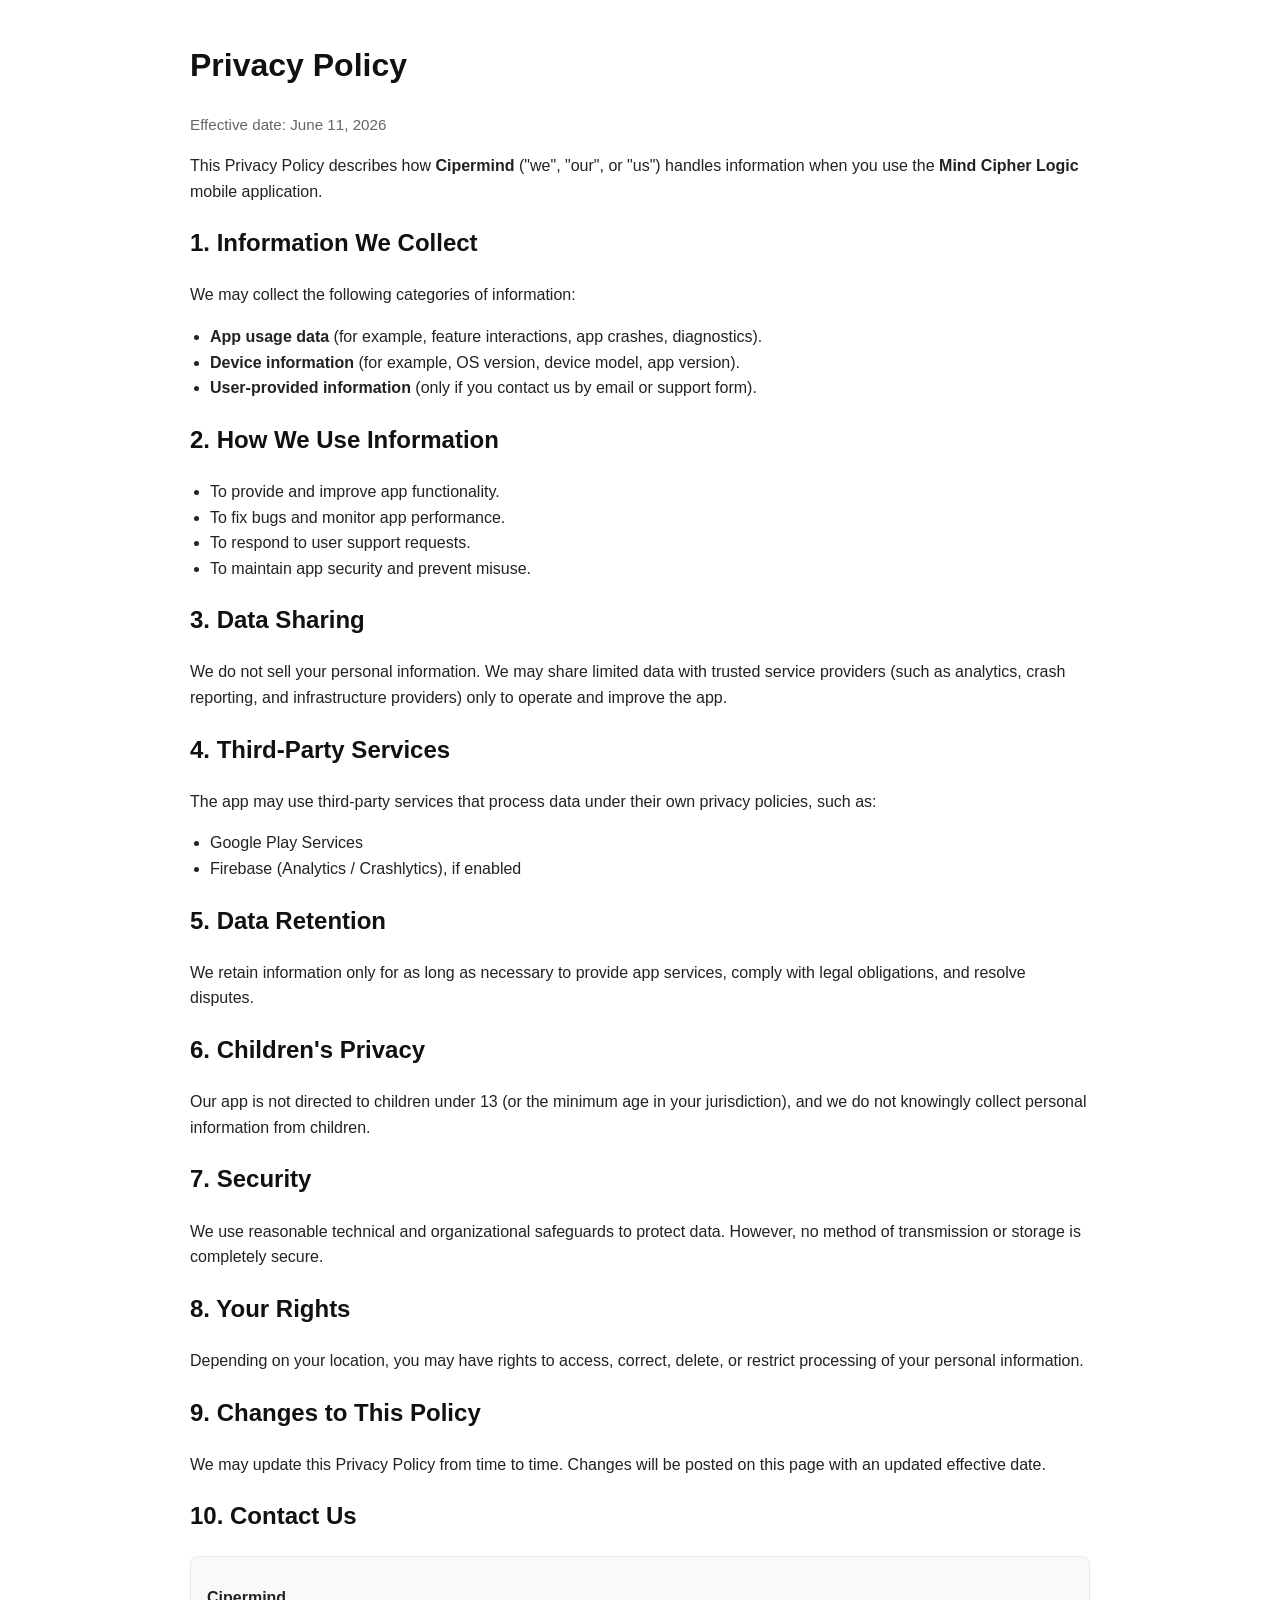
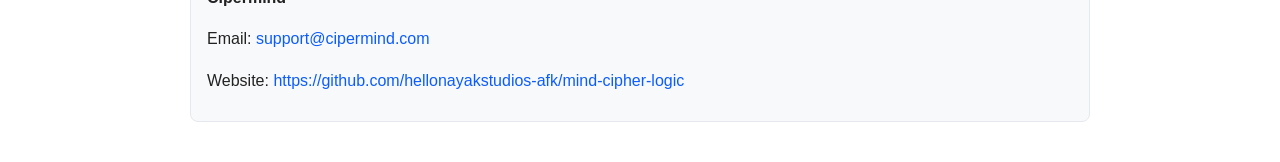
==== docs/privacy-policy.html @ 85ad7834 "Set up GitHub Pages for public privacy policy URL. Add a Pages deployment workflow and publish docs/" ====
<!doctype html>
<html lang="en">
<head>
  <meta charset="UTF-8" />
  <meta name="viewport" content="width=device-width, initial-scale=1.0" />
  <title>Privacy Policy - Mind Cipher Logic</title>
  <style>
    body {
      font-family: Arial, sans-serif;
      line-height: 1.6;
      max-width: 900px;
      margin: 40px auto;
      padding: 0 16px;
      color: #222;
    }
    h1, h2 { color: #111; }
    .muted { color: #666; font-size: 0.95rem; }
    ul { padding-left: 20px; }
    .card {
      background: #f8f9fb;
      border: 1px solid #e6e8ef;
      border-radius: 8px;
      padding: 12px 16px;
    }
    a { color: #0b5cff; text-decoration: none; }
    a:hover { text-decoration: underline; }
  </style>
</head>
<body>
  <h1>Privacy Policy</h1>
  <p class="muted">Effective date: June 11, 2026</p>

  <p>
    This Privacy Policy describes how <strong>Cipermind</strong> ("we", "our", or "us")
    handles information when you use the <strong>Mind Cipher Logic</strong> mobile application.
  </p>

  <h2>1. Information We Collect</h2>
  <p>We may collect the following categories of information:</p>
  <ul>
    <li><strong>App usage data</strong> (for example, feature interactions, app crashes, diagnostics).</li>
    <li><strong>Device information</strong> (for example, OS version, device model, app version).</li>
    <li><strong>User-provided information</strong> (only if you contact us by email or support form).</li>
  </ul>

  <h2>2. How We Use Information</h2>
  <ul>
    <li>To provide and improve app functionality.</li>
    <li>To fix bugs and monitor app performance.</li>
    <li>To respond to user support requests.</li>
    <li>To maintain app security and prevent misuse.</li>
  </ul>

  <h2>3. Data Sharing</h2>
  <p>
    We do not sell your personal information. We may share limited data with trusted service providers
    (such as analytics, crash reporting, and infrastructure providers) only to operate and improve the app.
  </p>

  <h2>4. Third-Party Services</h2>
  <p>The app may use third-party services that process data under their own privacy policies, such as:</p>
  <ul>
    <li>Google Play Services</li>
    <li>Firebase (Analytics / Crashlytics), if enabled</li>
  </ul>

  <h2>5. Data Retention</h2>
  <p>
    We retain information only for as long as necessary to provide app services,
    comply with legal obligations, and resolve disputes.
  </p>

  <h2>6. Children's Privacy</h2>
  <p>
    Our app is not directed to children under 13 (or the minimum age in your jurisdiction),
    and we do not knowingly collect personal information from children.
  </p>

  <h2>7. Security</h2>
  <p>
    We use reasonable technical and organizational safeguards to protect data.
    However, no method of transmission or storage is completely secure.
  </p>

  <h2>8. Your Rights</h2>
  <p>
    Depending on your location, you may have rights to access, correct, delete,
    or restrict processing of your personal information.
  </p>

  <h2>9. Changes to This Policy</h2>
  <p>
    We may update this Privacy Policy from time to time. Changes will be posted on this page
    with an updated effective date.
  </p>

  <h2>10. Contact Us</h2>
  <div class="card">
    <p><strong>Cipermind</strong></p>
    <p>Email: <a href="mailto:support@cipermind.com">support@cipermind.com</a></p>
    <p>Website: <a href="https://github.com/hellonayakstudios-afk/mind-cipher-logic">https://github.com/hellonayakstudios-afk/mind-cipher-logic</a></p>
  </div>
</body>
</html>
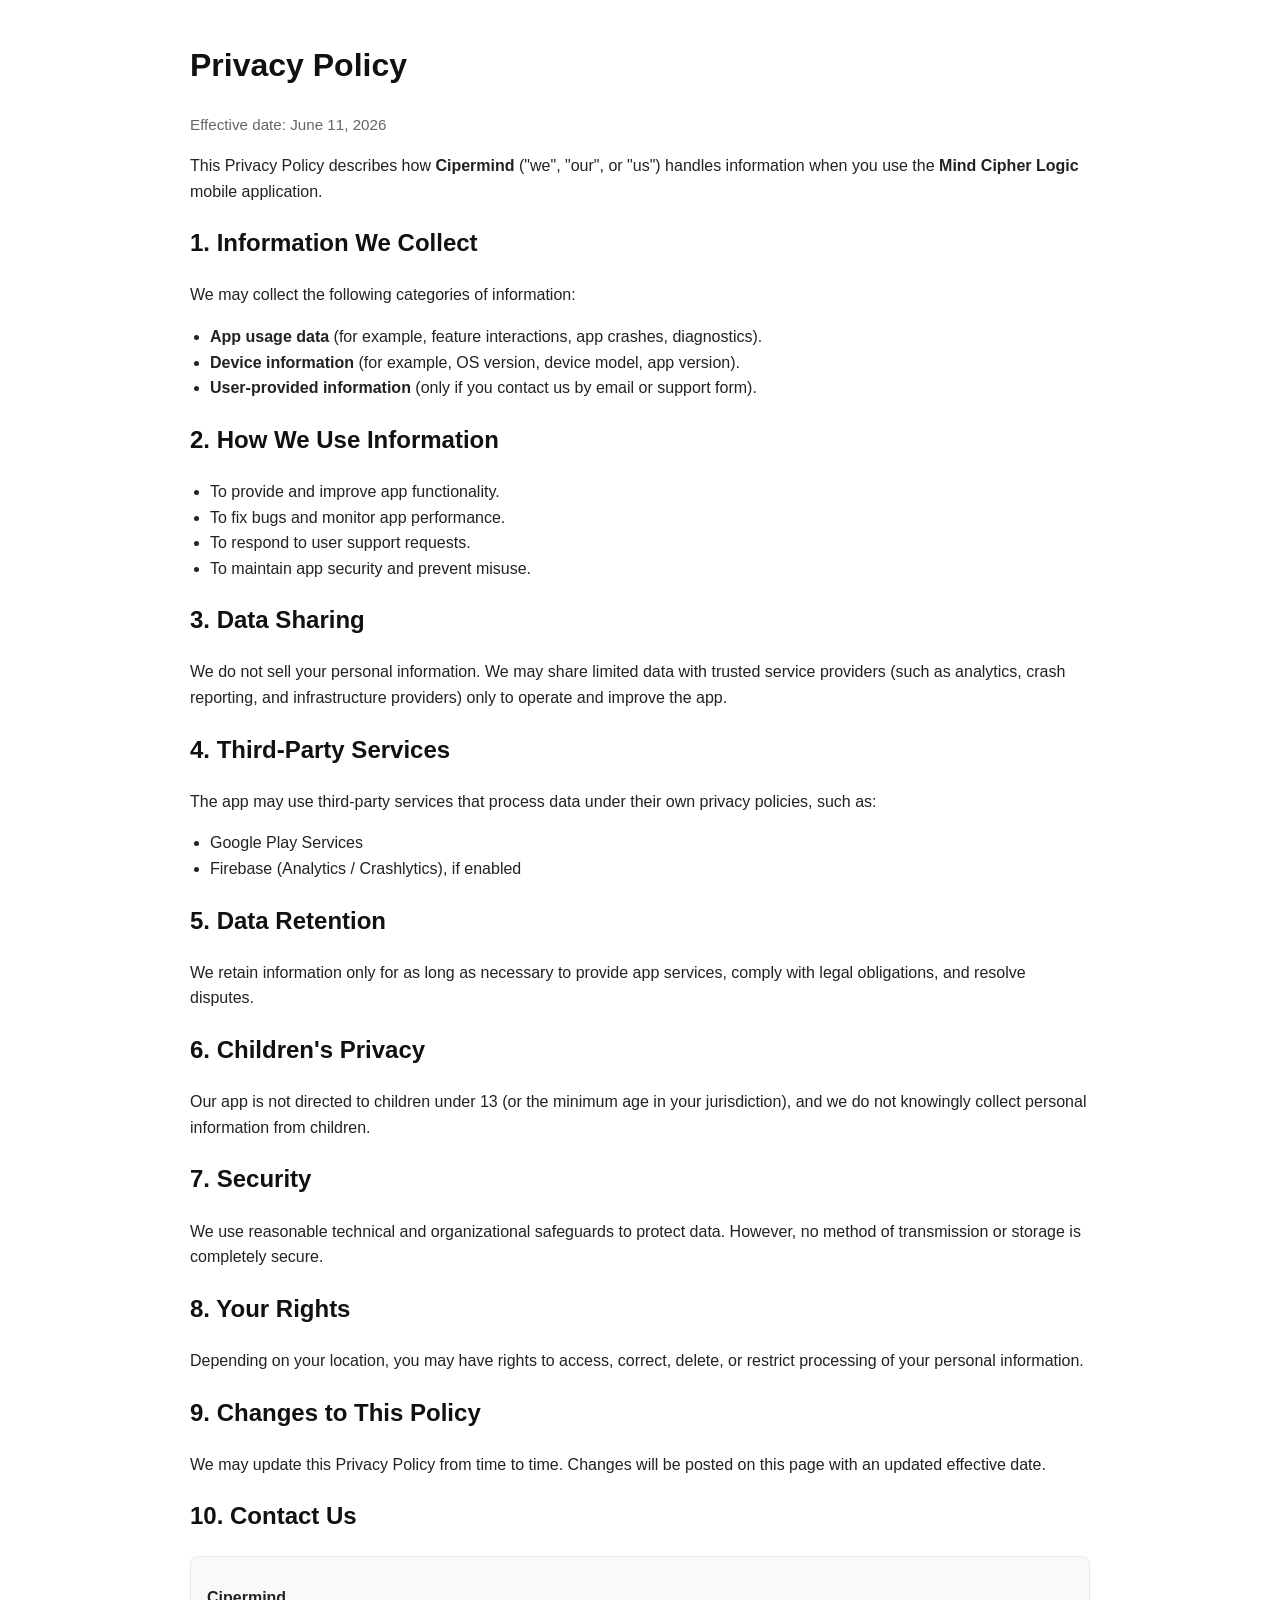
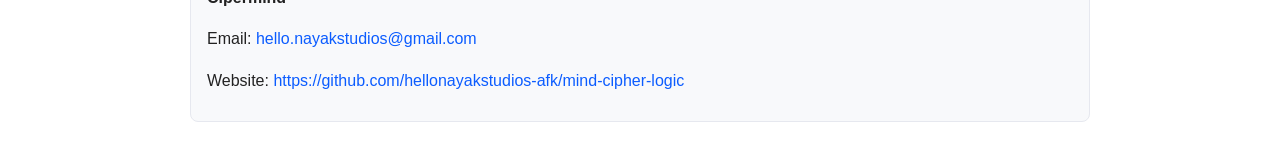
==== commit 9db9ad24: "Change contact email to hello.nayakstudios@gmail.com Updated contact email in privacy policy." ====
--- a/docs/privacy-policy.html
+++ b/docs/privacy-policy.html
@@ -1,6 +1,15 @@
 <!doctype html>
 <html lang="en">
 <head>
+  <!-- Google tag (gtag.js) -->
+<script async src="https://www.googletagmanager.com/gtag/js?id=G-FK4MMWB611"></script>
+<script>
+  window.dataLayer = window.dataLayer || [];
+  function gtag(){dataLayer.push(arguments);}
+  gtag('js', new Date());
+
+  gtag('config', 'G-FK4MMWB611');
+</script>
   <meta charset="UTF-8" />
   <meta name="viewport" content="width=device-width, initial-scale=1.0" />
   <title>Privacy Policy - Mind Cipher Logic</title>
@@ -97,7 +106,7 @@
   <h2>10. Contact Us</h2>
   <div class="card">
     <p><strong>Cipermind</strong></p>
-    <p>Email: <a href="mailto:support@cipermind.com">support@cipermind.com</a></p>
+    <p>Email: <a href="mailto:hello.nayakstudios@gmail.com">hello.nayakstudios@gmail.com</a></p>
     <p>Website: <a href="https://github.com/hellonayakstudios-afk/mind-cipher-logic">https://github.com/hellonayakstudios-afk/mind-cipher-logic</a></p>
   </div>
 </body>
